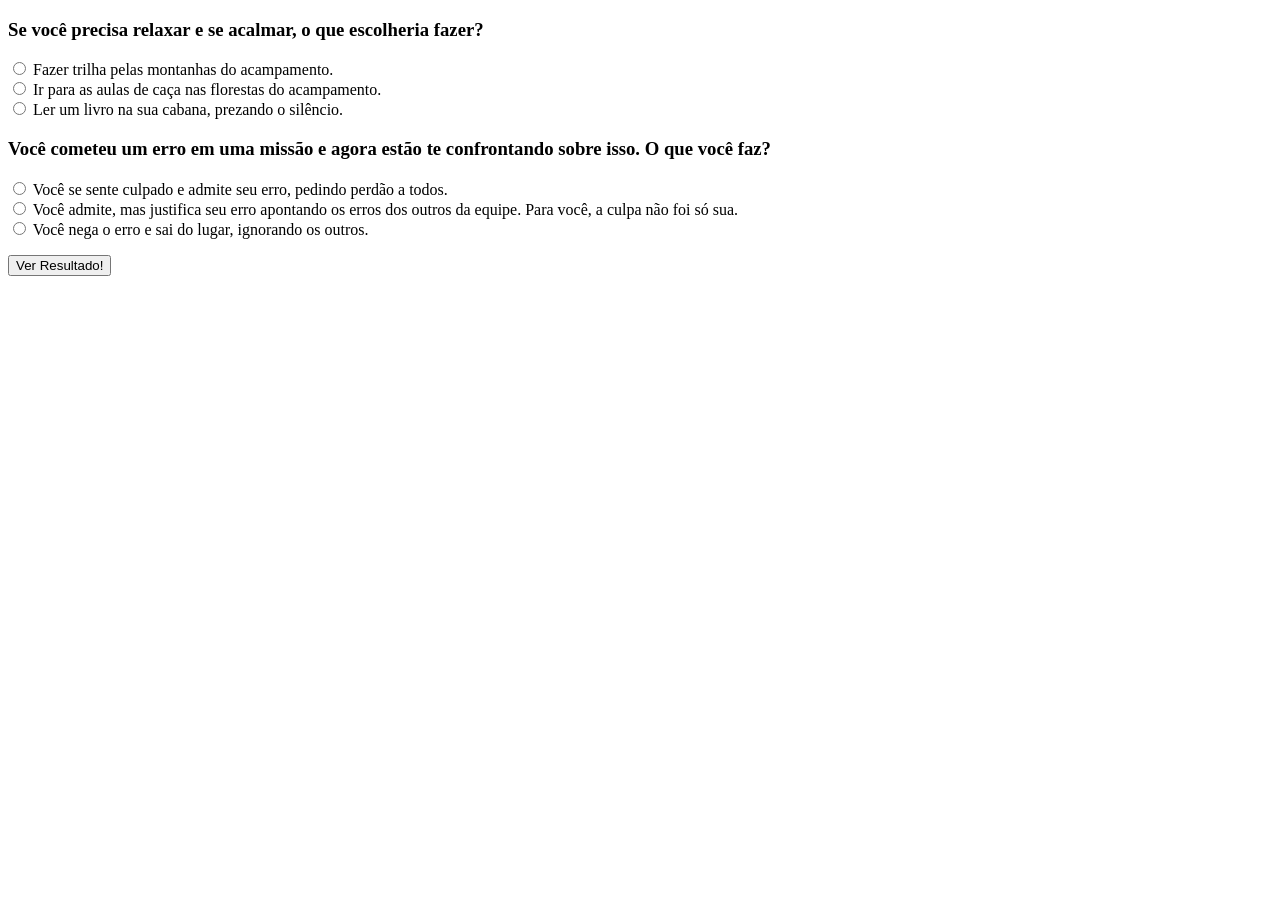
==== quiz.html @ f99200f5 "Initial commit" ====
<!DOCTYPE html>
<html lang="pt-br">
<head>
    <meta charset="UTF-8">
    <meta name="viewport" content="width=device-width, initial-scale=1.0">
    <title>Quiz</title>
</head>

<div id="quiz">
<template id="item-quiz">
    <h3>Pergunta 1</h3>
    <dl>
        <dt>
            <input type="radio" name="item" value="0">
            <span>Resposta A</span>
        </dt>
    </dl>
</template>
</div>

<body>
    <button id="mostrarResultado">Ver Resultado!</button>
    <p id="resultado"></p>


    <script src="script.js"></script>
</body>
</html>
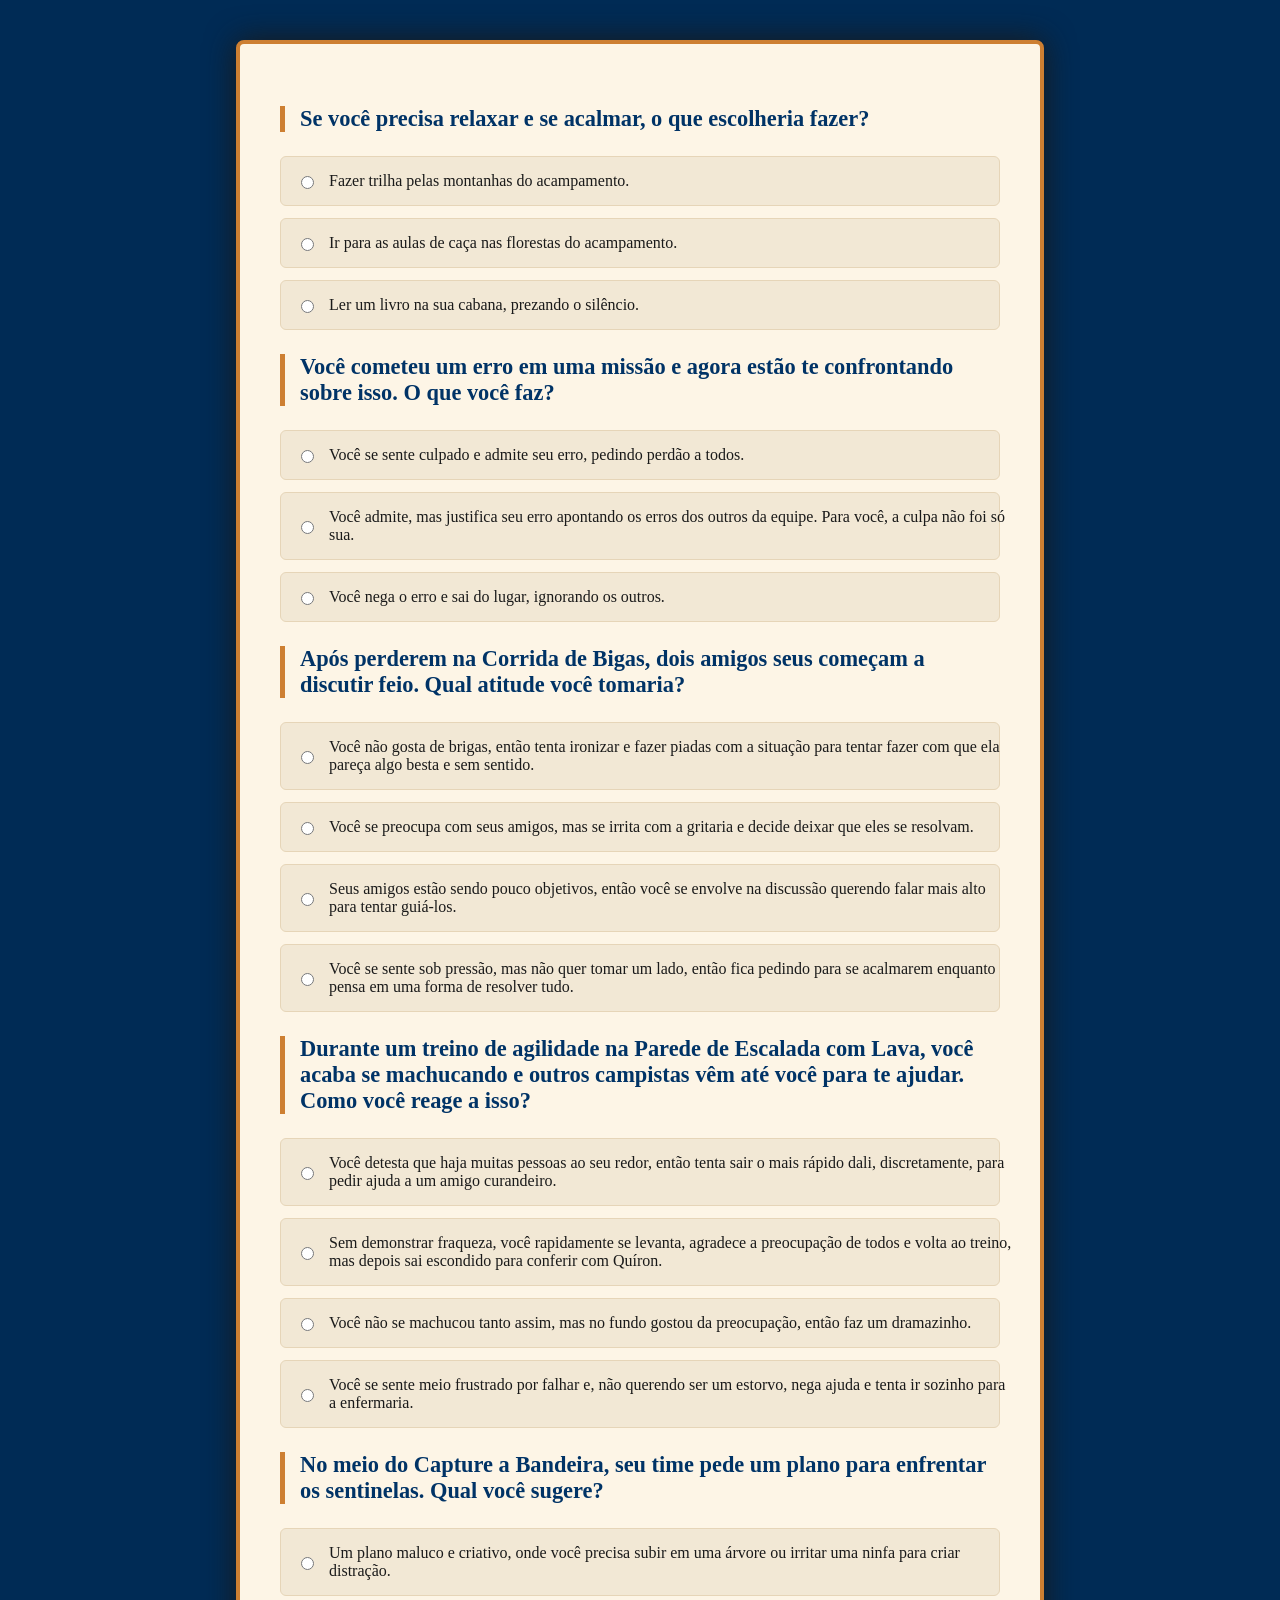
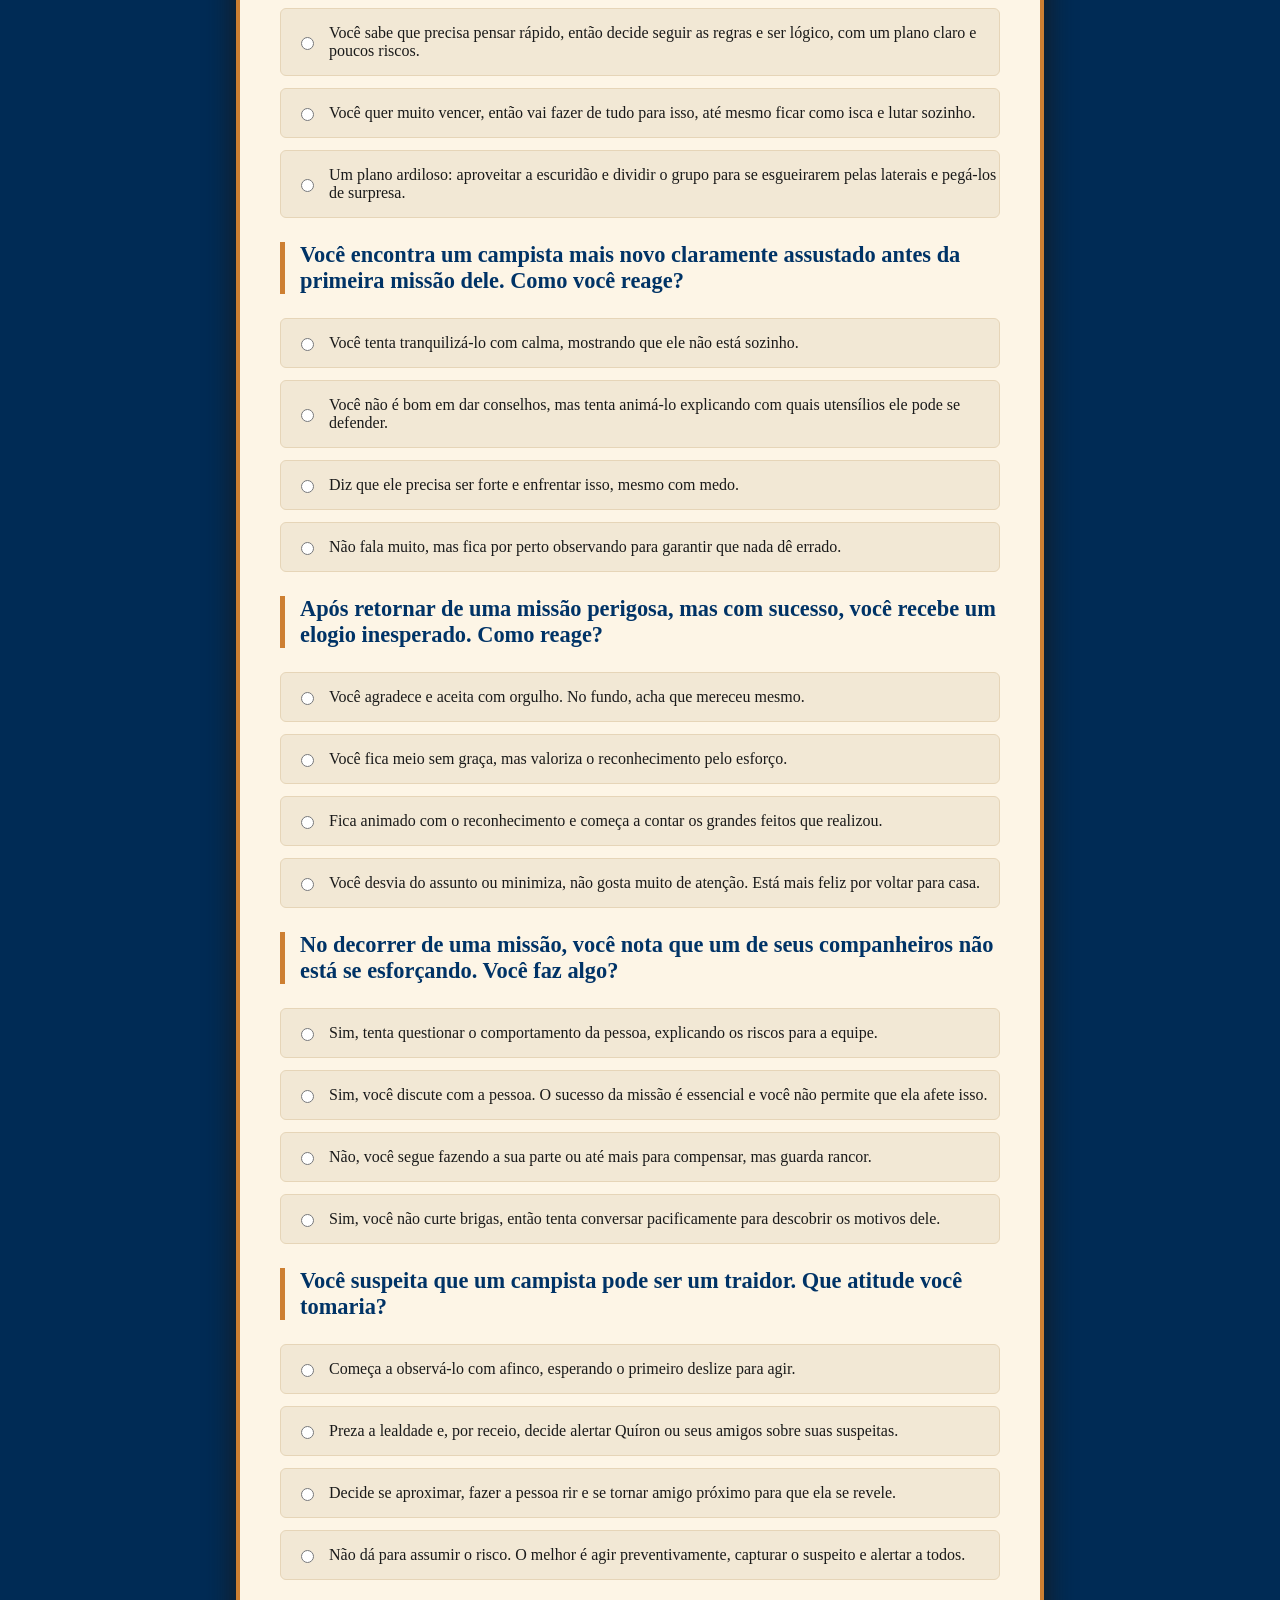
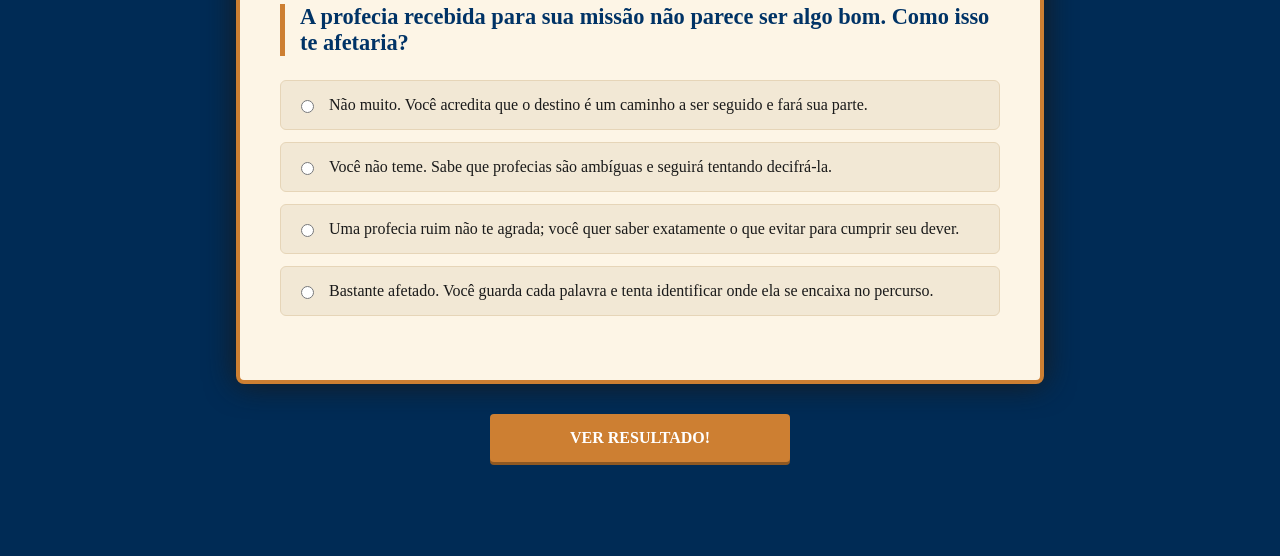
==== commit d351a44e: "add .css, .html, modify .js, .html." ====
--- a/quiz.html
+++ b/quiz.html
@@ -1,28 +1,37 @@
 <!DOCTYPE html>
 <html lang="pt-br">
+
 <head>
     <meta charset="UTF-8">
     <meta name="viewport" content="width=device-width, initial-scale=1.0">
-    <title>Quiz</title>
+    <title>Consulta ao Óraculo</title>
+    <link rel="icon" href="img/favicon.png"/>
+    <link rel="stylesheet" type="text/css" href="style.css">
+
 </head>
 
-<div id="quiz">
-<template id="item-quiz">
-    <h3>Pergunta 1</h3>
-    <dl>
-        <dt>
-            <input type="radio" name="item" value="0">
-            <span>Resposta A</span>
-        </dt>
-    </dl>
-</template>
+<body>
+
+<div class="container">
+    <div id="quiz">
+        <template id="item-quiz">
+            <h3>Pergunta 1</h3>
+            <dl>
+                <dt>
+                    <label style="display: flex; align-items: center; width: 100%; cursor: pointer;">
+                        <input type="radio" name="item" value="0">
+                        <span>Resposta A</span>
+                    </label>
+                </dt>
+            </dl>
+        </template>
+    </div>
 </div>
 
-<body>
-    <button id="mostrarResultado">Ver Resultado!</button>
+    <button id="mostrarResultado">Ver resultado!</button>
     <p id="resultado"></p>
-
 
     <script src="script.js"></script>
 </body>
+
 </html>
--- a/style.css
+++ b/style.css
@@ -0,0 +1,206 @@
+:root {
+--bronze-celestial: #cd7f32;
+  --bronze-light: #e4a86d;
+  --deep-ocean: #003366;
+  --ocean-blue: #0077be;
+  --sea-foam: #a2d2ff;
+  --parchment: #fdf5e6;
+  --parchment-dark: #e6d5b8;
+  --text-dark: #1a1a1a;
+  --text-mid: #4a4a4a;
+  --shadow-dark: #1a1a1a;
+  --item-bg: #f2e8d5;
+};
+
+* {
+  box-sizing: border-box;
+  margin: 0;
+  padding: 0;
+}
+
+body {
+    font-family: 'Georgia', serif;
+    background-color: var(--deep-ocean);
+    background-image: linear-gradient(#002b55, #002b55);
+    min-height: 100vh;
+    display: flex;
+    flex-direction: column;
+    align-items: center;
+    justify-content: center;
+    padding: 2rem;
+    color: var(--text-dark);
+}
+
+.container {
+    max-width: 720px;
+    width: 100%;
+    background: var(--parchment);
+    padding: 2.5rem;
+    border-radius: 8px;
+    border: 4px solid var(--bronze-celestial);
+    box-shadow: 0 0 30px var(--shadow-dark);
+    text-align: center;
+    margin-bottom: 20px;
+}
+
+h1 {
+    font-family: 'Perpetua', serif;
+    color: var(--deep-ocean);
+    text-transform: uppercase;
+    letter-spacing: 2px;
+    margin-bottom: 1.5rem;
+    border-bottom: 2px solid var(--bronze-celestial);
+    padding-bottom: 10px;
+}
+
+.intro-text {
+    margin-bottom: 2rem;
+    line-height: 1.6;
+    color: var(--text-mid);
+    font-style: italic;
+    text-align: center;
+}
+
+.intro-text p {
+    margin-bottom: 1rem;
+}
+
+#quiz h3 {
+    color: var(--deep-ocean);
+    margin-bottom: 1.5rem;
+    font-size: 1.4rem;
+    border-left: 5px solid var(--bronze-celestial);
+    padding-left: 15px;
+    text-align: left;
+}
+
+dl {
+    margin-bottom: 1.5rem;
+    text-align: left;
+}
+
+dt {
+    padding: 0;
+    margin-bottom: 12px;
+    background: var(--item-bg);
+    border-radius: 6px;
+    transition: all 0.3s ease;
+    border: 1px solid var(--parchment-dark);
+}
+
+dt label {
+    display: flex;
+    align-items: center;
+    padding: 15px;
+    width: 100%;
+    height: 100%;
+    cursor: pointer;
+}
+
+dt:hover {
+    background: var(--bronze-light);
+    border-color: var(--bronze-celestial);
+    transform: translateX(8px);
+}
+
+input[type="radio"] {
+    margin-right: 15px;
+    cursor: pointer;;
+}
+
+input[type="text"] {
+    width: 100%;
+    padding: 15px;
+    margin-bottom: 1rem;
+    border: 2px solid var(--parchment-dark);
+    border-radius: 4px;
+    background: #fff;
+    font-size: 1rem;
+    font-family: inherit;
+}
+
+button {
+    display: block;
+    width: 100%;
+    max-width: 300px;
+    padding: 15px 30px;
+    background: var(--bronze-celestial);
+    color: #ffffff;
+    border: none;
+    border-radius: 4px;
+    font-size: 1rem;
+    font-weight: bold;
+    font-family: inherit;
+    text-transform: uppercase;
+    cursor: pointer;
+    transition: all 0.3s;
+    box-shadow: 0 3px 0 #8e5822;
+    margin: 10px auto;
+}
+
+button:hover {
+    background: var(--bronze-light);
+    transform: translateY(-1px);
+    box-shadow: 0 2px 0 #8e5822;
+}
+
+button:active {
+    transform: translateY(2px);
+    box-shadow: 0 2px 0 #8e5822;
+}
+
+#resultado {
+    margin-top: 1.5rem;
+    font-size: 1.2rem;
+    font-weight: bold;
+    color: var(--deep-ocean);
+    text-align: center;
+}
+
+@media (max-width: 600px) {
+    .container {
+        padding: 1.5rem;
+        width: 95%;
+    }
+}
+
+/* Estilos Específicos para a Página de Resultado */
+#deus-vencedor h2 {
+    font-size: 2.5rem;
+    color: var(--bronze-celestial);
+    text-shadow: 2px 2px 0px var(--shadow-dark);
+    margin: 20px 0;
+    text-transform: uppercase;
+}
+
+.scores-grid {
+    display: flex;
+    justify-content: center;
+    gap: 15px;
+    margin: 30px 0;
+    flex-wrap: wrap;
+}
+
+.score-chip {
+    padding: 10px 20px;
+    border-radius: 4px;
+    font-family: 'Times New Roman', serif;
+    font-weight: bold;
+    color: #ffffff;
+    border: 1px solid var(--bronze-celestial);
+    box-shadow: 2px 2px 0px var(--shadow-dark);
+}
+
+/* Cores temáticas dos Três Grandes */
+.score-chip.zeus { background-color: #87ceeb; color: #000000; }
+.score-chip.poseidon { background-color: #0077be; }
+.score-chip.hades { background-color: #330066; }
+
+.result-container {
+    animation: fadeIn 1s ease-in;
+}
+
+@keyframes fadeIn {
+    from { opacity: 0; transform: translateY(10px); }
+    to { opacity: 1; transform: translateY(0); }
+}
